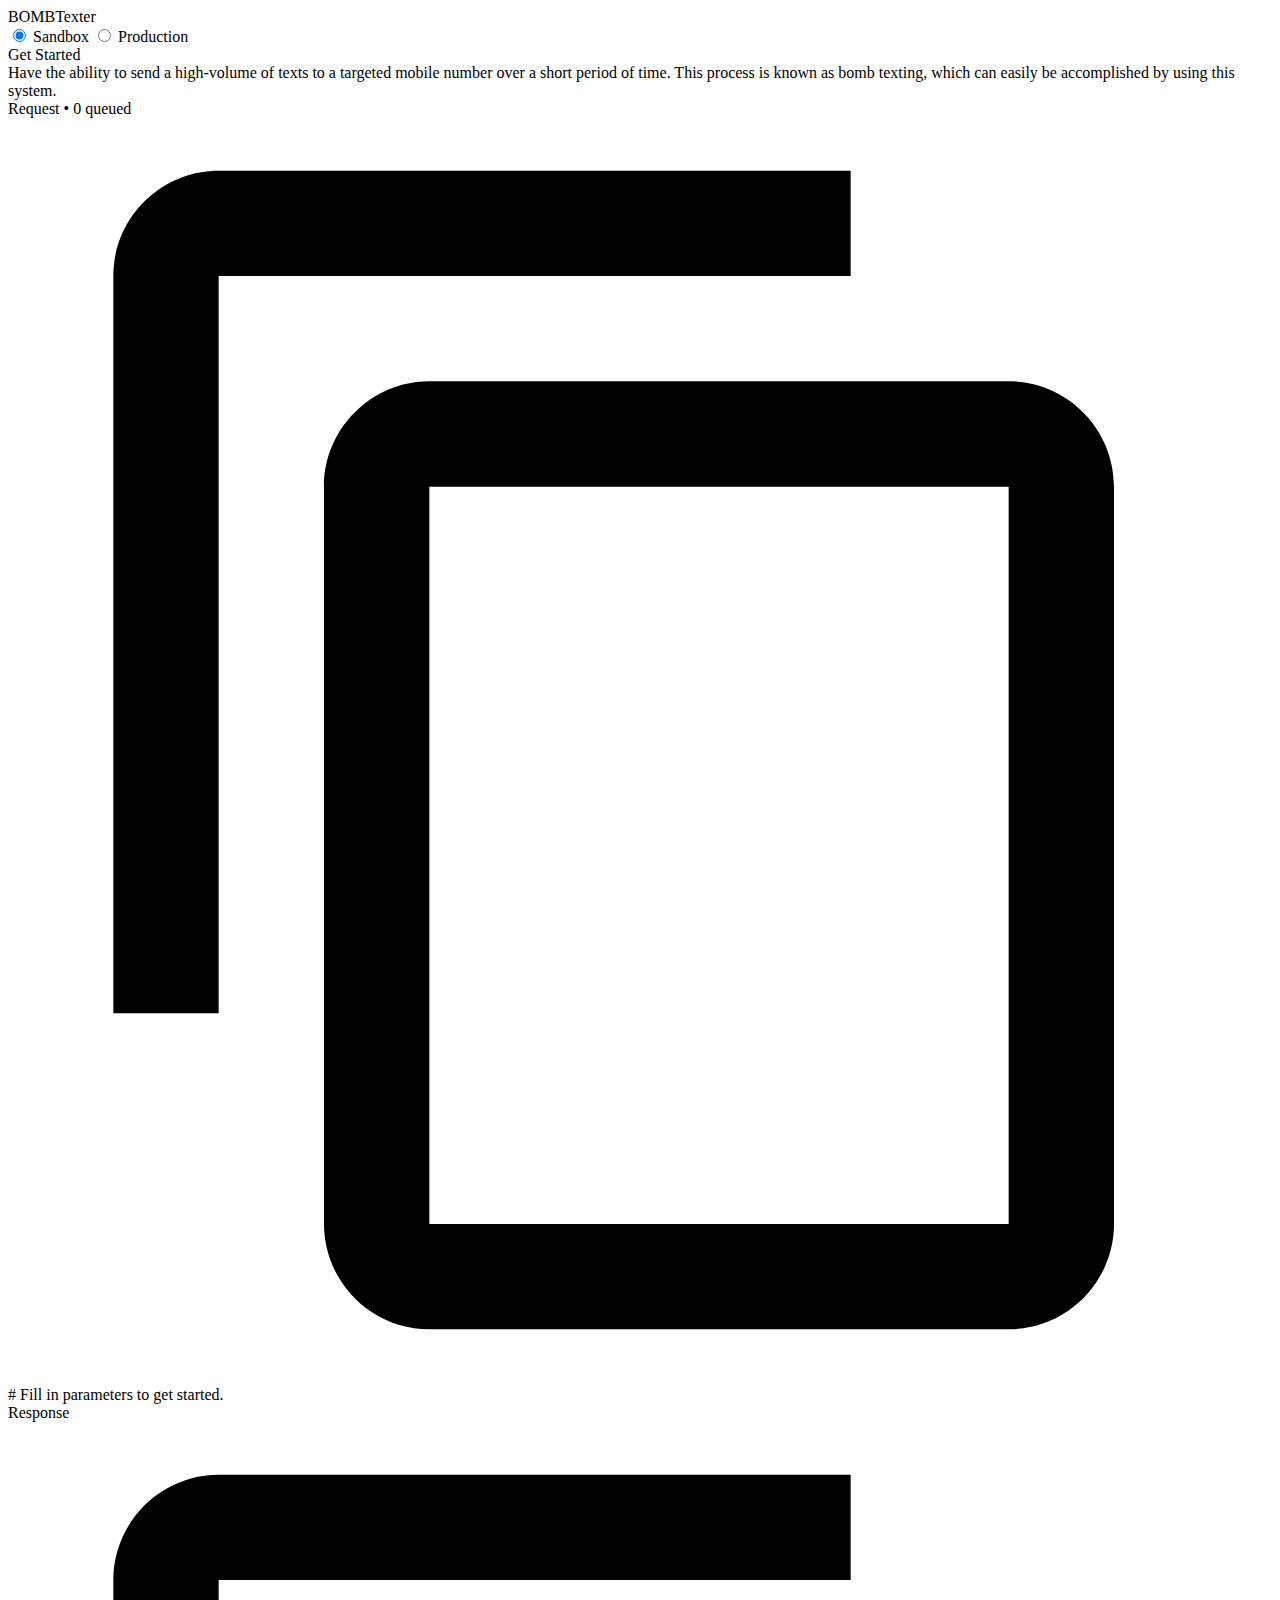
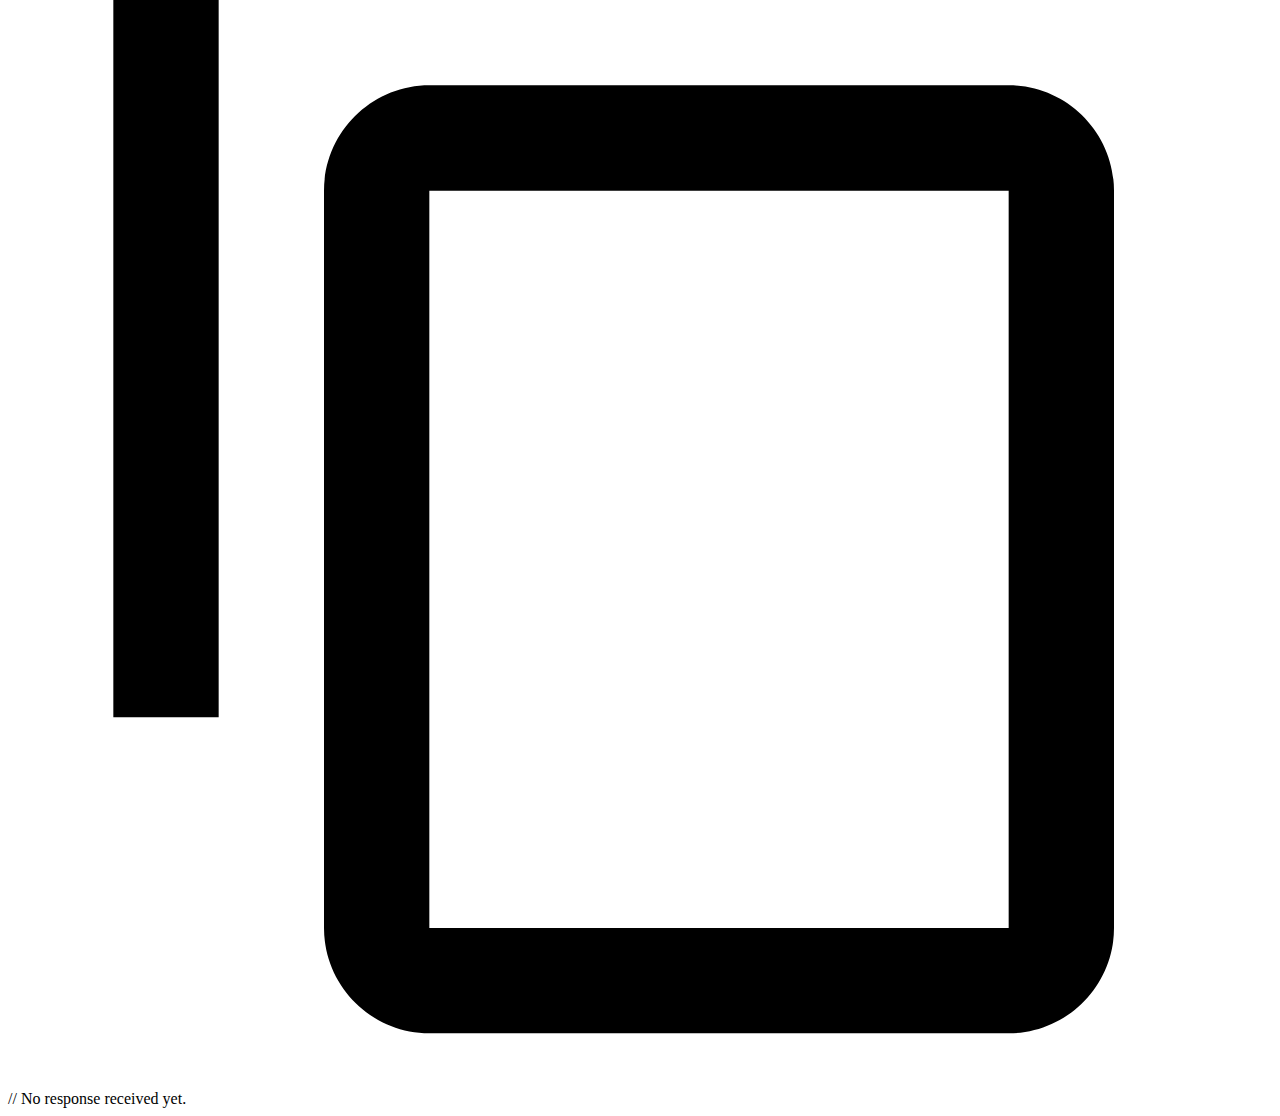
==== index.html @ 84e763ea "UI Build - cannot run functions through it" ====
<!DOCTYPE html>
<html lang="en">
<head>
	<meta charset="UTF-8">
	<meta name="viewport" content="width=device-width, initial-scale=1.0">
	<link rel="icon" href="./assets/favicon.svg" type="image/x-icon">
	<link rel="stylesheet" href="./assets/index.css">
	<script src="./assets/index.js"></script>
	<title>Control Panel | BOMBTexter</title>
</head>
<body>
	<header>
		<div id="company">BOMB<span style="color: var(--defaultText);">Texter</span></div>
		<div class="toggleContainer">
			<input type="radio" name="production" value="0" id="Sandbox" checked>
			<label class="toggleOption checkedPink" tabindex="0" onkeypress="clickThis(this, event)" for="Sandbox">Sandbox</label>
			<input type="radio" name="production" value="1" id="Production">
			<label class="toggleOption checkedTeal" tabindex="0" onkeypress="clickThis(this, event)" for="Production">Production</label>
		</div>
	</header>
	<main>
		<div class="prefers">
			<!-- options -->
			<div class="title">Get Started</div>
			<div class="subtitle">Have the ability to send a high-volume of texts to a targeted mobile number over a short period of time. This process is known as bomb texting, which can easily be accomplished by using this system.</div>
		</div>
		<div class="feedback">
			<div class="window primary">
				<div class="header">
					<span class="subtitle">Request</span>
					<span id="queued" class="hidden">•&nbsp;<span id="queuedCount">0</span> queued</span>
					<a href="Javascript:void(0);" class="icon">
						<svg xmlns="http://www.w3.org/2000/svg" viewBox="0 0 24 24" fill="var(--defaultText)"><path d="M0 0h24v24H0V0z" fill="none"/><path d="M16 1H4c-1.1 0-2 .9-2 2v14h2V3h12V1zm3 4H8c-1.1 0-2 .9-2 2v14c0 1.1.9 2 2 2h11c1.1 0 2-.9 2-2V7c0-1.1-.9-2-2-2zm0 16H8V7h11v14z"/></svg>
					</a>
				</div>
				<div class="body"># Fill in parameters to get started.</div>
			</div>
			<div class="window">
				<div class="header">
					<span class="subtitle">Response</span>
					<a href="Javascript:void(0);" class="icon">
						<svg xmlns="http://www.w3.org/2000/svg" viewBox="0 0 24 24" fill="var(--defaultText)"><path d="M0 0h24v24H0V0z" fill="none"/><path d="M16 1H4c-1.1 0-2 .9-2 2v14h2V3h12V1zm3 4H8c-1.1 0-2 .9-2 2v14c0 1.1.9 2 2 2h11c1.1 0 2-.9 2-2V7c0-1.1-.9-2-2-2zm0 16H8V7h11v14z"/></svg>
					</a>
				</div>
				<div id="response" class="body">// No response received yet.</div>
			</div>
		</div>
	</main>
</body>
</html>
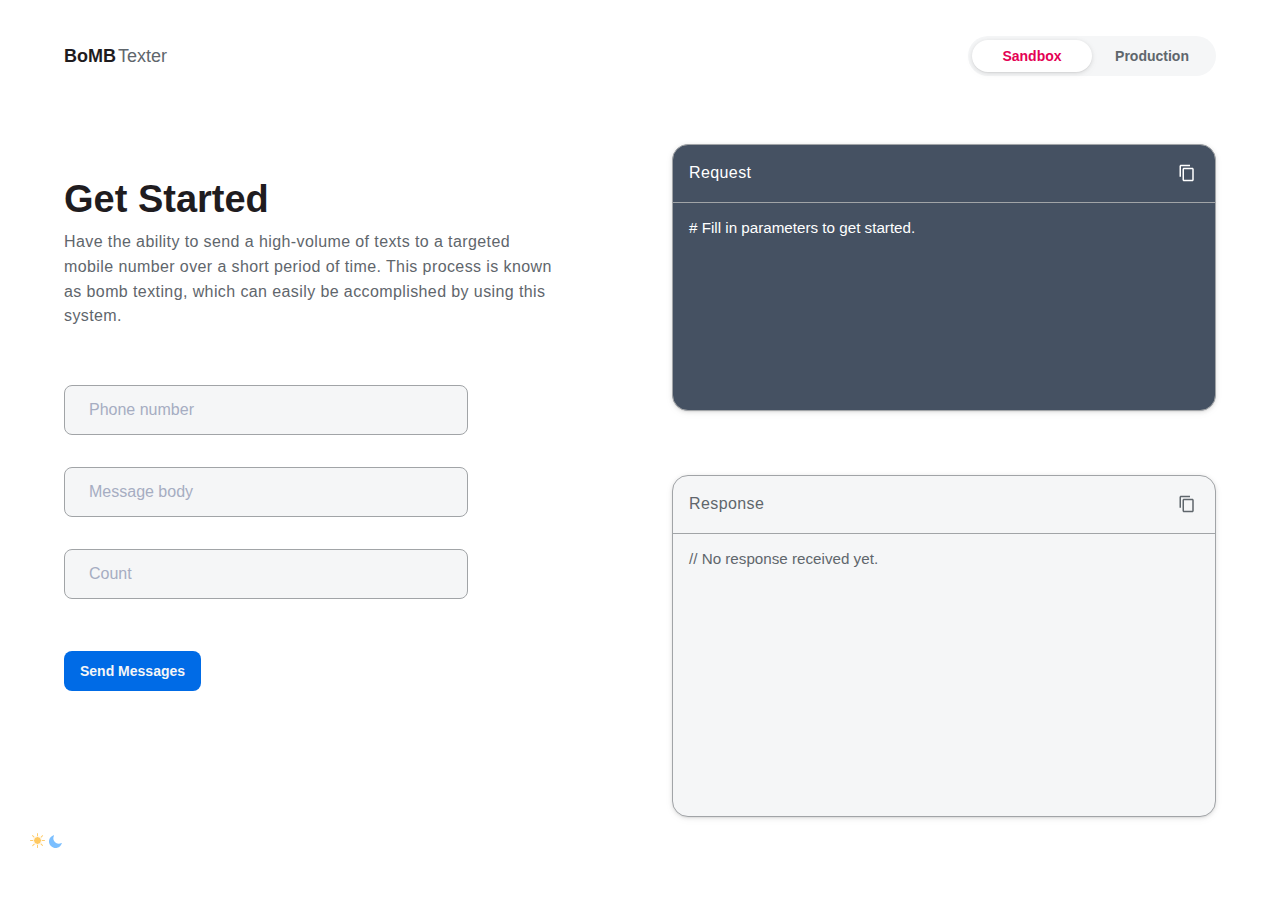
==== commit aaad3f64: "Building out UI for edge cases" ====
--- a/index.html
+++ b/index.html
@@ -1,50 +1,73 @@
-<!DOCTYPE html>
-<html lang="en">
-<head>
-	<meta charset="UTF-8">
-	<meta name="viewport" content="width=device-width, initial-scale=1.0">
-	<link rel="icon" href="./assets/favicon.svg" type="image/x-icon">
-	<link rel="stylesheet" href="./assets/index.css">
-	<script src="./assets/index.js"></script>
-	<title>Control Panel | BOMBTexter</title>
-</head>
-<body>
-	<header>
-		<div id="company">BOMB<span style="color: var(--defaultText);">Texter</span></div>
-		<div class="toggleContainer">
-			<input type="radio" name="production" value="0" id="Sandbox" checked>
-			<label class="toggleOption checkedPink" tabindex="0" onkeypress="clickThis(this, event)" for="Sandbox">Sandbox</label>
-			<input type="radio" name="production" value="1" id="Production">
-			<label class="toggleOption checkedTeal" tabindex="0" onkeypress="clickThis(this, event)" for="Production">Production</label>
-		</div>
-	</header>
-	<main>
-		<div class="prefers">
-			<!-- options -->
-			<div class="title">Get Started</div>
-			<div class="subtitle">Have the ability to send a high-volume of texts to a targeted mobile number over a short period of time. This process is known as bomb texting, which can easily be accomplished by using this system.</div>
-		</div>
-		<div class="feedback">
-			<div class="window primary">
-				<div class="header">
-					<span class="subtitle">Request</span>
-					<span id="queued" class="hidden">•&nbsp;<span id="queuedCount">0</span> queued</span>
-					<a href="Javascript:void(0);" class="icon">
-						<svg xmlns="http://www.w3.org/2000/svg" viewBox="0 0 24 24" fill="var(--defaultText)"><path d="M0 0h24v24H0V0z" fill="none"/><path d="M16 1H4c-1.1 0-2 .9-2 2v14h2V3h12V1zm3 4H8c-1.1 0-2 .9-2 2v14c0 1.1.9 2 2 2h11c1.1 0 2-.9 2-2V7c0-1.1-.9-2-2-2zm0 16H8V7h11v14z"/></svg>
-					</a>
-				</div>
-				<div class="body"># Fill in parameters to get started.</div>
-			</div>
-			<div class="window">
-				<div class="header">
-					<span class="subtitle">Response</span>
-					<a href="Javascript:void(0);" class="icon">
-						<svg xmlns="http://www.w3.org/2000/svg" viewBox="0 0 24 24" fill="var(--defaultText)"><path d="M0 0h24v24H0V0z" fill="none"/><path d="M16 1H4c-1.1 0-2 .9-2 2v14h2V3h12V1zm3 4H8c-1.1 0-2 .9-2 2v14c0 1.1.9 2 2 2h11c1.1 0 2-.9 2-2V7c0-1.1-.9-2-2-2zm0 16H8V7h11v14z"/></svg>
-					</a>
-				</div>
-				<div id="response" class="body">// No response received yet.</div>
-			</div>
-		</div>
-	</main>
-</body>
-</html>
+<!DOCTYPE html>
+<html lang="en">
+<head>
+	<meta charset="UTF-8">
+	<meta name="viewport" content="width=device-width, initial-scale=1.0">
+	<link rel="icon" href="./assets/favicon.svg" type="image/x-icon">
+	<link rel="stylesheet" href="./assets/index.css">
+	<script src="./assets/index.js" defer></script>
+	<title>Control Panel | BoMBTexter</title>
+</head>
+<body>
+	<header>
+		<div id="company">BoMB<span>Texter</span></div>
+		<div class="toggleContainer">
+			<input type="radio" name="production" value="0" id="Sandbox" checked>
+			<label class="toggleOption checkedPink" tabindex="0" onkeypress="clickThis(this, event)" for="Sandbox">Sandbox</label>
+			<input type="radio" name="production" value="1" id="Production">
+			<label class="toggleOption checkedTeal" tabindex="0" onkeypress="clickThis(this, event)" for="Production">Production</label>
+		</div>
+	</header>
+	<div id="status">
+		<!-- <div class="statCard">Updated successfully</div>
+		<div class="statCard error">An error occured</div> -->
+	</div>
+	<main>
+		<div class="prefers">
+			<!-- options -->
+			<div class="title">Get Started</div>
+			<div class="subtitle">Have the ability to send a high-volume of texts to a targeted mobile number over a short period of time. This process is known as bomb texting, which can easily be accomplished by using this system.</div>
+			<div class="inputContainer">
+				<input type="text" class="default" id="to" placeholder="Phone number" /*placeholder="Email"*/>
+				<input type="text" class="default" id="body" placeholder="Message body" /*placeholder="String"*/>
+				<input type="text" class="default" id="count" placeholder="Count" /*placeholder="Integer"*/ pattern="\d*">
+			</div>
+			<input type="button" value="Send Messages" onclick="spoolRequest();"><!-- sendMsg('+17327791147@vzwpix.com', 'Happy Birthday !!', 2, 0) -->
+		</div>
+		<div class="feedback">
+			<div class="window primary">
+				<div class="header">
+					<span class="subtitle">Request</span>
+					<span id="queued" class="hidden">•&nbsp;<span id="queuedCount">0</span> queued</span>
+					<a href="Javascript:void(0);" class="icon">
+						<svg xmlns="http://www.w3.org/2000/svg" viewBox="0 0 24 24" fill="#fff"><path d="M0 0h24v24H0V0z" fill="none"/><path d="M16 1H4c-1.1 0-2 .9-2 2v14h2V3h12V1zm3 4H8c-1.1 0-2 .9-2 2v14c0 1.1.9 2 2 2h11c1.1 0 2-.9 2-2V7c0-1.1-.9-2-2-2zm0 16H8V7h11v14z"/></svg>
+					</a>
+				</div>
+				<div id="request" class="body"># Fill in parameters to get started.</div>
+			</div>
+			<div class="window">
+				<div class="header">
+					<span class="subtitle">Response</span>
+					<a href="Javascript:void(0);" class="icon">
+						<svg xmlns="http://www.w3.org/2000/svg" viewBox="0 0 24 24" fill="var(--defaultText)"><path d="M0 0h24v24H0V0z" fill="none"/><path d="M16 1H4c-1.1 0-2 .9-2 2v14h2V3h12V1zm3 4H8c-1.1 0-2 .9-2 2v14c0 1.1.9 2 2 2h11c1.1 0 2-.9 2-2V7c0-1.1-.9-2-2-2zm0 16H8V7h11v14z"/></svg>
+					</a>
+				</div>
+				<div id="response" class="body">// No response received yet.</div>
+			</div>
+		</div>
+	</main>
+	<button id="themeToggle" onclick="toggleTheme()">
+			<!-- finish -->
+			<svg width="15" height="15" viewBox="0 0 15 15" fill="none" xmlns="http://www.w3.org/2000/svg" class="theme-switcher__indicator__sun">
+				<rect x="15" y="7" width="1" height="15" rx=".5" transform="rotate(90 15 7)" fill="#FECE70"/>
+				<rect x="8" y="15" width="1" height="15" rx=".5" transform="rotate(-180 8 15)" fill="#FECE70"/>
+				<rect x="12.607" y="2" width="1" height="15" rx=".5" transform="rotate(45 12.607 2)" fill="#FECE70"/>
+				<path d="M12.804 12.097a.5.5 0 1 1-.707.707l-9.9-9.9a.5.5 0 1 1 .707-.707l9.9 9.9z" fill="#FECE70"/>
+				<circle cx="7.5" cy="7.5" r="4" fill="#FFC961" stroke="#fff"/>
+			</svg>
+			<svg width="13" height="13" viewBox="0 0 13 13" fill="none" xmlns="http://www.w3.org/2000/svg" class="theme-switcher__indicator__moon">
+				<path d="M9.745 8.67A5.414 5.414 0 0 1 5.006.636c.132-.238-.065-.54-.326-.463a6.549 6.549 0 1 0 8.146 8.148c.078-.26-.224-.457-.462-.326a5.39 5.39 0 0 1-2.619.675z" fill="#7BBFFF"/>
+			</svg>
+	</button>
+</body>
+</html>--- a/assets/index.css
+++ b/assets/index.css
@@ -0,0 +1,281 @@
+::-webkit-scrollbar {
+	width: 12px;
+}
+::-webkit-scrollbar-track {
+	background: #e5e5e5; 
+}
+::-webkit-scrollbar-thumb {
+	background: #999; 
+}
+::-webkit-scrollbar-thumb:hover {
+	background: #666; 
+}
+:root{
+	--background: #fff;
+	--secondaryBackground: #F5F6F7;
+	--lightBackground: #455162;
+	--accent: #006be6;
+	--accentHover: #005fcd;
+	--mainText: #1f1c1f;
+	--defaultText: #5f666c;
+	--disabledText: #a6adc2;
+	--borderColor: #a1a4a7;
+	--pink: #E40154;
+	--teal: #178387;
+	--toggleText: var(--defaultText);
+
+	transition: all ease-in-out .2s;
+}
+:root.dark{
+	--background: #344151;
+	--secondaryBackground: #273240;
+	--lightBackground: #455162;
+	--accent: #8FC9FF;
+	--accentHover: #76bdff;
+	--mainText: #fff;
+	--defaultText: #CBDCF1;
+	--disabledText: #a6adc2;
+	--borderColor: #5C6B7D;
+	--pink: #FF85B4;
+	--teal: #61FAFF;
+	--toggleText: var(--disabledText);
+}
+html{
+	-webkit-font-smoothing: antialiased;
+	font-family: Helvetica, sans-serif;
+	background: var(--background);
+	color: var(--text-color);
+}
+body{
+	position: relative;
+	max-width: 1200px;
+	margin: 0 auto;
+	padding: 0 4rem;
+}
+header{
+	padding: 2.25rem 0;
+	display: flex;
+	justify-content: space-between;
+	align-items: center;
+}
+header #company{
+	font-size: 18px;
+	font-weight: 700;
+	color: var(--mainText);
+}
+header #company span{
+	padding-left: 2px;
+	font-weight: 500;
+	color: var(--defaultText);
+}
+/* status popup cards */
+#status{
+	position: absolute;
+	top: 100px;
+	right: 4rem;
+	overflow: visible;
+}
+#status .statCard{
+	width: 225px;
+	margin-bottom: 14px;
+	padding: 14px 16px;
+	border-radius: 8px;
+	color: var(--mainText);
+	background: var(--secondaryBackground);
+	box-shadow: 0 2px 10px rgb(0 0 0 / 4%), 0 1px 4px rgb(0 0 0 / 10%), 0 1px 1px rgb(0 0 0 / 4%);
+}
+
+/* toggle design */
+.toggleContainer{
+	font-size: 14px;
+	line-height: 24px;
+	border-radius: 32px;
+	display: inline-flex;
+	padding: 4px;
+	position: relative;
+	max-width: 240px;
+	background-color: var(--secondaryBackground);
+}
+.toggleContainer input[type=radio]{
+	display: none;
+	visibility: hidden;
+}
+.toggleContainer input[type=radio] + label.toggleOption{
+	box-sizing: border-box;
+	cursor: pointer;
+	line-height: 24px;
+	display: inline-block;
+	border-radius: 8px;
+	text-decoration: none;
+	appearance: none;
+	border: none;
+	padding: 4px 16px;
+	position: relative;
+	text-align: center;
+	transition: all .2s ease;
+	width: 120px;
+	z-index: 1;
+	font-weight: 700;
+	min-width: 0;
+	background-color: transparent;
+	color: var(--toggleText);
+}
+.toggleContainer input[type=radio]:checked + label.toggleOption{
+	border-radius: 24px;
+	background: var(--background);
+	box-shadow: 0 2px 10px rgb(0 0 0 / 4%), 0 1px 4px rgb(0 0 0 / 10%), 0 1px 1px rgb(0 0 0 / 4%);
+}
+.toggleContainer input[type=radio]:checked + label.toggleOption.checkedPink{
+	color: var(--pink);
+}
+.toggleContainer input[type=radio]:checked + label.toggleOption.checkedTeal{
+	color: var(--teal);
+}
+
+main{
+	max-width: 1200px;
+	margin: 0 auto;
+	display: flex;
+	justify-content: space-between;
+}
+main > div{
+	width: 50%;
+	box-sizing: border-box;
+	padding: 2rem 2rem 0;
+}
+main > div:nth-child(1){
+	padding-left: 0px;
+}
+main > div:nth-child(2){
+	padding-right: 0px;
+}
+.title{
+	transition: color .2s ease;
+	font-weight: 700;
+	letter-spacing: 0;
+	display: flex;
+	flex-flow: row nowrap;
+	font-size: 38px;
+	line-height: 46px;
+	margin: -8px 0 16px;
+	margin-top: 32px;
+	margin-bottom: 0;
+	color: var(--mainText);
+}
+.subtitle{
+	max-width: 500px;
+	margin: 8px 0 20px;
+	letter-spacing: .4px;
+	line-height: 1.55rem;
+	color: var(--defaultText);
+}
+.inputContainer{
+	padding: 1.25rem 0;
+}
+input[type=text].default{
+	appearance: none;
+	display: block;
+	width: 65%;
+	max-width: 405px;
+	margin: 1rem 0 2rem;
+	padding: 15px 24px;
+	font-size: 16px;
+	color: var(--mainText);
+	background: var(--background);
+	background: var(--secondaryBackground);
+	border: 1px solid var(--borderColor);
+	border-radius: 8px;
+}
+input[type=text].default.error{
+	box-shadow: 0 0 0 2px var(--pink);
+}
+input[type=text].default:active, input[type=text].default:focus{
+	box-shadow: 0 0 0 2px var(--accent);
+    border: 1px solid transparent;
+	outline: none;
+}
+input[type=text].default::placeholder{
+	color: var(--disabledText);
+}
+
+input[type=button]{
+	-webkit-font-smoothing: antialiased;
+	box-sizing: border-box;
+	appearance: none;
+	text-decoration: none;
+	height: 40px;
+	transition: background-color .1s ease,border-color .1s ease,color .1s ease;
+	line-height: 24px;
+	font-family: Helvetica,sans-serif;
+	font-weight: 700;
+	align-items: center;
+	justify-content: center;
+	border: none;
+	border-radius: 8px;
+	padding: 8px 16px;
+	user-select: none;
+	font-size: 14px;
+	display: inline-block;
+	min-width: 64px;
+	border-color: var(--accent);
+	cursor: pointer;
+	color: var(--secondaryBackground);
+	background-color: var(--accent);
+}
+input[type=button]:hover{
+    background-color: var(--accentHover);
+}
+.icon{
+	float: right;
+	height: 18px;
+	width: 18px;
+	padding: 3px;
+	cursor: pointer;
+}
+.window{
+	margin-bottom: 4rem;
+	border-radius: 16px;
+	border: 1px solid var(--borderColor);
+	color: var(--defaultText);
+	background: var(--secondaryBackground);
+	box-shadow: 0 2px 10px rgb(0 0 0 / 4%), 0 1px 4px rgb(0 0 0 / 10%), 0 1px 1px rgb(0 0 0 / 4%);
+}
+.window:last-child{
+	margin-bottom: .5rem;
+}
+.window.primary{
+	color: #fff;
+	background: var(--lightBackground);
+}
+.window.primary .subtitle{
+	color: var(--windowText);
+}
+.window .header{
+	padding: 16px;
+	border-bottom: 1px solid var(--borderColor);
+}
+.window .body{
+	height: 250px;
+	padding: 16px;
+	font-family: -apple-system, BlinkMacSystemFont, 'Segoe UI', Roboto, Oxygen, Ubuntu, Cantarell, 'Open Sans', 'Helvetica Neue', sans-serif;
+	font-size: .95rem;
+	overflow: auto;
+}
+.window.primary .body{
+	height: 175px;
+}
+#queued{
+	transition: all .2s ease;
+}
+.hidden{
+	opacity: 0;
+}
+#themeToggle{
+	appearance: none;
+	position: fixed;
+    left: 24px;
+	bottom: 48px;
+	background: transparent;
+	border: none;
+	cursor: pointer;
+}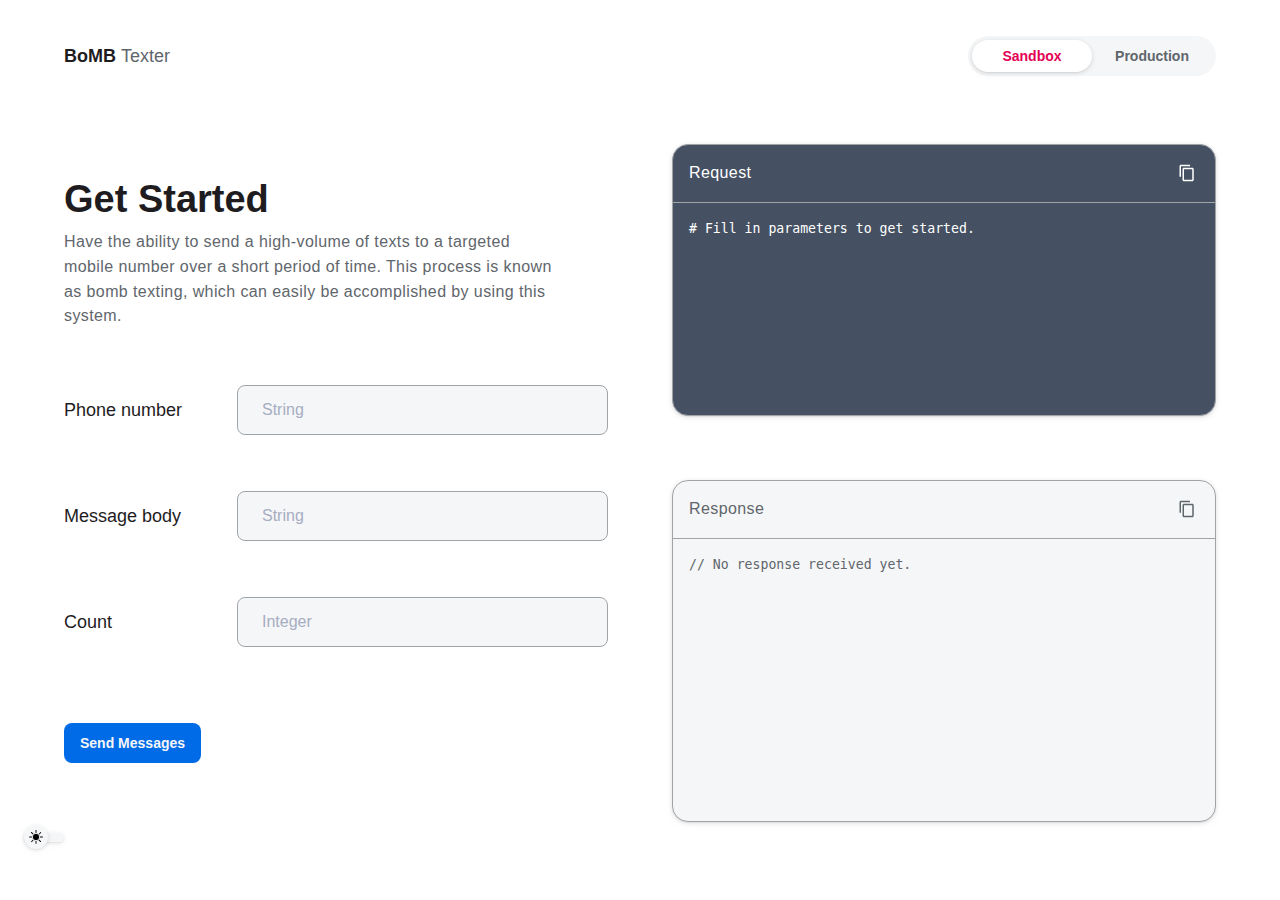
==== commit eced596e: "Added functionality" ====
--- a/index.html
+++ b/index.html
@@ -10,7 +10,7 @@
 </head>
 <body>
 	<header>
-		<div id="company">BoMB<span>Texter</span></div>
+		<div id="company">BoMB&nbsp;<span>Texter</span></div>
 		<div class="toggleContainer">
 			<input type="radio" name="production" value="0" id="Sandbox" checked>
 			<label class="toggleOption checkedPink" tabindex="0" onkeypress="clickThis(this, event)" for="Sandbox">Sandbox</label>
@@ -24,26 +24,43 @@
 	</div>
 	<main>
 		<div class="prefers">
-			<!-- options -->
 			<div class="title">Get Started</div>
 			<div class="subtitle">Have the ability to send a high-volume of texts to a targeted mobile number over a short period of time. This process is known as bomb texting, which can easily be accomplished by using this system.</div>
-			<div class="inputContainer">
-				<input type="text" class="default" id="to" placeholder="Phone number" /*placeholder="Email"*/>
-				<input type="text" class="default" id="body" placeholder="Message body" /*placeholder="String"*/>
-				<input type="text" class="default" id="count" placeholder="Count" /*placeholder="Integer"*/ pattern="\d*">
+			<div class="inputsWrapper">
+				<div class="inputContainer">
+					<label for="to">Phone number</label>
+					<input type="text" class="default" id="to" placeholder="String" title="The phone's email address" onkeyup="fillRequest()">
+				</div>
+				<div class="inputContainer">
+					<label for="body">Message body</label>
+					<input type="text" class="default" id="body" placeholder="String" title="Message you would like to send" onkeyup="fillRequest()" pattern=".{0,140}">
+				</div>
+				<div class="inputContainer">
+					<label for="count">Count</label>
+					<input type="text" class="default" id="count" placeholder="Integer" title="Amount of times to send message" onkeyup="fillRequest()" pattern="0*[0-1]?[0-9]">
+				</div>
 			</div>
-			<input type="button" value="Send Messages" onclick="spoolRequest();"><!-- sendMsg('+17327791147@vzwpix.com', 'Happy Birthday !!', 2, 0) -->
+			<input type="button" value="Send Messages" onclick="spoolRequest();">
 		</div>
 		<div class="feedback">
 			<div class="window primary">
 				<div class="header">
 					<span class="subtitle">Request</span>
 					<span id="queued" class="hidden">•&nbsp;<span id="queuedCount">0</span> queued</span>
-					<a href="Javascript:void(0);" class="icon">
+					<a href="Javascript:void(0);" class="icon" onclick="copyContents('request')">
 						<svg xmlns="http://www.w3.org/2000/svg" viewBox="0 0 24 24" fill="#fff"><path d="M0 0h24v24H0V0z" fill="none"/><path d="M16 1H4c-1.1 0-2 .9-2 2v14h2V3h12V1zm3 4H8c-1.1 0-2 .9-2 2v14c0 1.1.9 2 2 2h11c1.1 0 2-.9 2-2V7c0-1.1-.9-2-2-2zm0 16H8V7h11v14z"/></svg>
 					</a>
 				</div>
-				<div id="request" class="body"># Fill in parameters to get started.</div>
+				<div class="body">
+					<div id="defaultRequest"># Fill in parameters to get started.</div>
+					<div id="request" class="hidden">curl <span id="urlAddress"></span> \<br>
+						&nbsp;&nbsp;-X POST \<br>
+						&nbsp;&nbsp;-H <span class="teal">'Content-Type: application/json'</span> \<br>
+						&nbsp;&nbsp;-d <span class="teal">'{
+						<div id="popuRequest"></div>
+						&nbsp;&nbsp;}'</span>
+					</div>
+				</div>
 			</div>
 			<div class="window">
 				<div class="header">
@@ -57,17 +74,20 @@
 		</div>
 	</main>
 	<button id="themeToggle" onclick="toggleTheme()">
-			<!-- finish -->
-			<svg width="15" height="15" viewBox="0 0 15 15" fill="none" xmlns="http://www.w3.org/2000/svg" class="theme-switcher__indicator__sun">
-				<rect x="15" y="7" width="1" height="15" rx=".5" transform="rotate(90 15 7)" fill="#FECE70"/>
-				<rect x="8" y="15" width="1" height="15" rx=".5" transform="rotate(-180 8 15)" fill="#FECE70"/>
-				<rect x="12.607" y="2" width="1" height="15" rx=".5" transform="rotate(45 12.607 2)" fill="#FECE70"/>
-				<path d="M12.804 12.097a.5.5 0 1 1-.707.707l-9.9-9.9a.5.5 0 1 1 .707-.707l9.9 9.9z" fill="#FECE70"/>
-				<circle cx="7.5" cy="7.5" r="4" fill="#FFC961" stroke="#fff"/>
-			</svg>
-			<svg width="13" height="13" viewBox="0 0 13 13" fill="none" xmlns="http://www.w3.org/2000/svg" class="theme-switcher__indicator__moon">
-				<path d="M9.745 8.67A5.414 5.414 0 0 1 5.006.636c.132-.238-.065-.54-.326-.463a6.549 6.549 0 1 0 8.146 8.148c.078-.26-.224-.457-.462-.326a5.39 5.39 0 0 1-2.619.675z" fill="#7BBFFF"/>
-			</svg>
+		<div id="slider">
+			<div id="knob">
+				<svg width="14" height="14" viewBox="0 0 15 15" fill="none" xmlns="http://www.w3.org/2000/svg" class="sun">
+					<rect x="15" y="7" width="1" height="15" rx=".5" transform="rotate(90 15 7)" fill="#000"/>
+					<rect x="8" y="15" width="1" height="15" rx=".5" transform="rotate(-180 8 15)" fill="#000"/>
+					<rect x="12.607" y="2" width="1" height="15" rx=".5" transform="rotate(45 12.607 2)" fill="#000"/>
+					<path d="M12.804 12.097a.5.5 0 1 1-.707.707l-9.9-9.9a.5.5 0 1 1 .707-.707l9.9 9.9z" fill="#000"/>
+					<circle cx="7.5" cy="7.5" r="4" fill="#000" stroke="#fff"/>
+				</svg>
+				<svg width="14" height="14" viewBox="0 0 13 13" fill="none" xmlns="http://www.w3.org/2000/svg" class="moon">
+					<path d="M9.745 8.67A5.414 5.414 0 0 1 5.006.636c.132-.238-.065-.54-.326-.463a6.549 6.549 0 1 0 8.146 8.148c.078-.26-.224-.457-.462-.326a5.39 5.39 0 0 1-2.619.675z" fill="#7BBFFF"/>
+				</svg>
+			</div>
+		</div>
 	</button>
 </body>
 </html>--- a/assets/index.css
+++ b/assets/index.css
@@ -21,8 +21,10 @@
 	--disabledText: #a6adc2;
 	--borderColor: #a1a4a7;
 	--pink: #E40154;
-	--teal: #178387;
+	--teal: #61FAFF;
+	--toggleTextTeal: #178387;
 	--toggleText: var(--defaultText);
+	--themeIcon: var(--secondaryBackground);
 
 	transition: all ease-in-out .2s;
 }
@@ -37,8 +39,9 @@
 	--disabledText: #a6adc2;
 	--borderColor: #5C6B7D;
 	--pink: #FF85B4;
-	--teal: #61FAFF;
+	--toggleTextTeal: var(--toggleTextTeal);
 	--toggleText: var(--disabledText);
+	--themeIcon: var(--lightBackground);
 }
 html{
 	-webkit-font-smoothing: antialiased;
@@ -64,7 +67,6 @@
 	color: var(--mainText);
 }
 header #company span{
-	padding-left: 2px;
 	font-weight: 500;
 	color: var(--defaultText);
 }
@@ -129,7 +131,7 @@
 	color: var(--pink);
 }
 .toggleContainer input[type=radio]:checked + label.toggleOption.checkedTeal{
-	color: var(--teal);
+	color: var(--toggleTextTeal);
 }
 
 main{
@@ -169,35 +171,43 @@
 	line-height: 1.55rem;
 	color: var(--defaultText);
 }
+/* text inputs */
+.inputsWrapper{
+	padding: 1.25rem 0;
+}
 .inputContainer{
-	padding: 1.25rem 0;
+	position: relative;
+	display: flex;
+	flex-direction: row;
+	justify-content: space-between;
+	align-items: center;
+	width: 100%;
+	margin: 1rem 0 3.5rem;
+}
+.inputContainer label{
+	width: 125px;
+	font-size: 18px;
+	color: var(--mainText);
+	border-radius: 8px;
 }
 input[type=text].default{
 	appearance: none;
 	display: block;
-	width: 65%;
-	max-width: 405px;
-	margin: 1rem 0 2rem;
+	flex-grow: 3;
+	margin-left: 3rem;
 	padding: 15px 24px;
 	font-size: 16px;
 	color: var(--mainText);
-	background: var(--background);
 	background: var(--secondaryBackground);
 	border: 1px solid var(--borderColor);
 	border-radius: 8px;
 }
-input[type=text].default.error{
-	box-shadow: 0 0 0 2px var(--pink);
-}
-input[type=text].default:active, input[type=text].default:focus{
-	box-shadow: 0 0 0 2px var(--accent);
-    border: 1px solid transparent;
-	outline: none;
+input[type=text].default.error, input[type=text].default:invalid{
+	box-shadow: 0 0 0 2px var(--pink) !important;
 }
 input[type=text].default::placeholder{
 	color: var(--disabledText);
 }
-
 input[type=button]{
 	-webkit-font-smoothing: antialiased;
 	box-sizing: border-box;
@@ -230,6 +240,7 @@
 	height: 18px;
 	width: 18px;
 	padding: 3px;
+	border-radius: 5px;
 	cursor: pointer;
 }
 .window{
@@ -257,17 +268,23 @@
 .window .body{
 	height: 250px;
 	padding: 16px;
-	font-family: -apple-system, BlinkMacSystemFont, 'Segoe UI', Roboto, Oxygen, Ubuntu, Cantarell, 'Open Sans', 'Helvetica Neue', sans-serif;
-	font-size: .95rem;
+	font-family: monospace;
+	font-size: .825rem;
+    line-height: 1.25rem;
 	overflow: auto;
 }
 .window.primary .body{
-	height: 175px;
+	height: 180px;
+	word-wrap: break-word;
+}
+.window .teal{
+	color: var(--teal);
 }
 #queued{
 	transition: all .2s ease;
 }
 .hidden{
+	height: 0px;
 	opacity: 0;
 }
 #themeToggle{
@@ -275,7 +292,55 @@
 	position: fixed;
     left: 24px;
 	bottom: 48px;
+	padding: 10px 0;
 	background: transparent;
 	border: none;
 	cursor: pointer;
+}
+#themeToggle #slider{
+	position: relative;
+	width: 40px;
+	height: 9px;
+	border-radius: 8px;
+	/* background: var(--secondaryBackground); */
+	background: var(--themeIcon);
+	box-shadow: 0 2px 10px rgb(0 0 0 / 4%), 0 1px 4px rgb(0 0 0 / 10%), 0 1px 1px rgb(0 0 0 / 4%);
+}
+#themeToggle #slider #knob{
+	position: absolute;
+	top: -8px;
+	left: 0px;
+	height: 24px;
+	width: 24px;
+	background: var(--themeIcon);
+	border-radius: 50%;
+	transition: all ease-in-out .2s;
+	box-shadow: 0 2px 10px rgb(0 0 0 / 4%), 0 1px 4px rgb(0 0 0 / 10%), 0 1px 1px rgb(0 0 0 / 4%);
+}
+#themeToggle #slider.dark #knob{
+	left: 16px;
+}
+#themeToggle #slider #knob .sun, #themeToggle #slider #knob .moon{
+	position: absolute;
+	top: 5px;
+	left: 5px;
+	transition: all ease-in-out .2s;
+}
+#themeToggle #slider #knob .sun{
+	opacity: 1;
+}
+#themeToggle #slider #knob .moon{
+	opacity: 0;
+}
+#themeToggle #slider.dark #knob .sun{
+	opacity: 0;
+}
+#themeToggle #slider.dark #knob .moon{
+	opacity: 1;
+}
+/* :focus & :active */
+input:active, input:focus, .toggleOption:focus, .toggleOption:focus, button:focus, button:active, a:focus, a:active{
+	box-shadow: 0 0 0 2px var(--accent) !important;
+	border: 1px solid transparent;
+	outline: none;
 }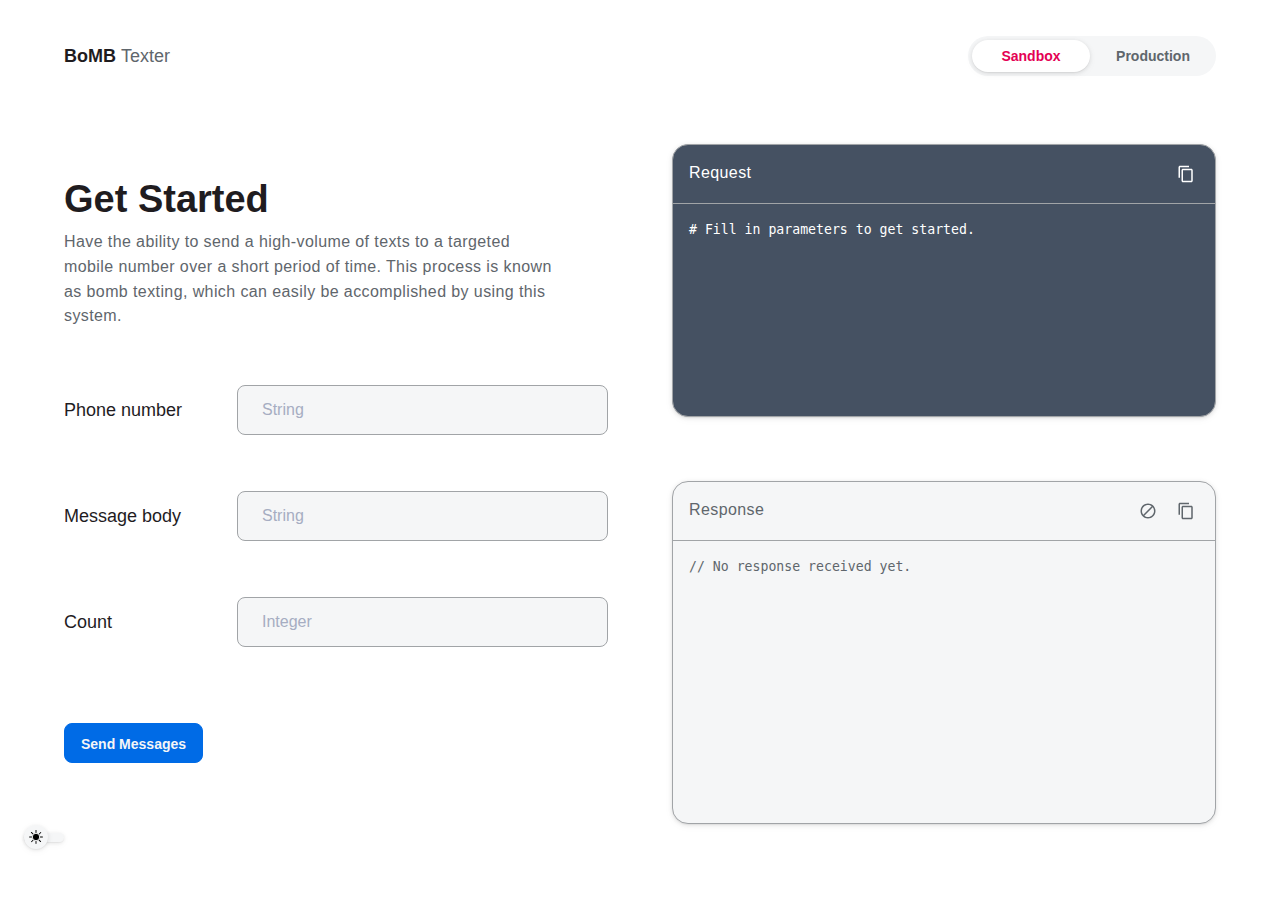
==== commit 09728694: "Mostly working, just need to spool msgs properly" ====
--- a/index.html
+++ b/index.html
@@ -18,10 +18,12 @@
 			<label class="toggleOption checkedTeal" tabindex="0" onkeypress="clickThis(this, event)" for="Production">Production</label>
 		</div>
 	</header>
+
 	<div id="status">
 		<!-- <div class="statCard">Updated successfully</div>
 		<div class="statCard error">An error occured</div> -->
 	</div>
+
 	<main>
 		<div class="prefers">
 			<div class="title">Get Started</div>
@@ -33,7 +35,7 @@
 				</div>
 				<div class="inputContainer">
 					<label for="body">Message body</label>
-					<input type="text" class="default" id="body" placeholder="String" title="Message you would like to send" onkeyup="fillRequest()" pattern=".{0,140}">
+					<input type="text" class="default" id="body" placeholder="String" title="Message you would like to send" onkeyup="fillRequest()" pattern=".{0,128}">
 				</div>
 				<div class="inputContainer">
 					<label for="count">Count</label>
@@ -45,11 +47,15 @@
 		<div class="feedback">
 			<div class="window primary">
 				<div class="header">
-					<span class="subtitle">Request</span>
-					<span id="queued" class="hidden">•&nbsp;<span id="queuedCount">0</span> queued</span>
-					<a href="Javascript:void(0);" class="icon" onclick="copyContents('request')">
-						<svg xmlns="http://www.w3.org/2000/svg" viewBox="0 0 24 24" fill="#fff"><path d="M0 0h24v24H0V0z" fill="none"/><path d="M16 1H4c-1.1 0-2 .9-2 2v14h2V3h12V1zm3 4H8c-1.1 0-2 .9-2 2v14c0 1.1.9 2 2 2h11c1.1 0 2-.9 2-2V7c0-1.1-.9-2-2-2zm0 16H8V7h11v14z"/></svg>
-					</a>
+					<div>
+						<div class="subtitle">Request</div>
+						<span id="queued" class="hidden">•&nbsp;<span id="queuedCount">0</span> queued</span>
+					</div>
+					<div>
+						<a href="Javascript:void(0);" class="icon" onclick="copyContents('request')">
+							<svg xmlns="http://www.w3.org/2000/svg" viewBox="0 0 24 24" fill="#fff"><path d="M0 0h24v24H0V0z" fill="none"/><path d="M16 1H4c-1.1 0-2 .9-2 2v14h2V3h12V1zm3 4H8c-1.1 0-2 .9-2 2v14c0 1.1.9 2 2 2h11c1.1 0 2-.9 2-2V7c0-1.1-.9-2-2-2zm0 16H8V7h11v14z"/></svg>
+						</a>
+					</div>
 				</div>
 				<div class="body">
 					<div id="defaultRequest"># Fill in parameters to get started.</div>
@@ -64,15 +70,21 @@
 			</div>
 			<div class="window">
 				<div class="header">
-					<span class="subtitle">Response</span>
-					<a href="Javascript:void(0);" class="icon">
-						<svg xmlns="http://www.w3.org/2000/svg" viewBox="0 0 24 24" fill="var(--defaultText)"><path d="M0 0h24v24H0V0z" fill="none"/><path d="M16 1H4c-1.1 0-2 .9-2 2v14h2V3h12V1zm3 4H8c-1.1 0-2 .9-2 2v14c0 1.1.9 2 2 2h11c1.1 0 2-.9 2-2V7c0-1.1-.9-2-2-2zm0 16H8V7h11v14z"/></svg>
-					</a>
+					<div class="subtitle">Response</div>
+					<div>
+						<a href="Javascript:void(0);" class="icon" onclick="clearResponse()">
+							<svg xmlns="http://www.w3.org/2000/svg" viewBox="0 0 24 24" fill="var(--defaultText)"><path d="M0 0h24v24H0V0z" fill="none"/><path d="M12 2C6.48 2 2 6.48 2 12s4.48 10 10 10 10-4.48 10-10S17.52 2 12 2zM4 12c0-4.42 3.58-8 8-8 1.85 0 3.55.63 4.9 1.69L5.69 16.9C4.63 15.55 4 13.85 4 12zm8 8c-1.85 0-3.55-.63-4.9-1.69L18.31 7.1C19.37 8.45 20 10.15 20 12c0 4.42-3.58 8-8 8z"/></svg>
+						</a>
+						<a href="Javascript:void(0);" class="icon" onclick="copyContents('response')">
+							<svg xmlns="http://www.w3.org/2000/svg" viewBox="0 0 24 24" fill="var(--defaultText)"><path d="M0 0h24v24H0V0z" fill="none"/><path d="M16 1H4c-1.1 0-2 .9-2 2v14h2V3h12V1zm3 4H8c-1.1 0-2 .9-2 2v14c0 1.1.9 2 2 2h11c1.1 0 2-.9 2-2V7c0-1.1-.9-2-2-2zm0 16H8V7h11v14z"/></svg>
+						</a>
+					</div>
 				</div>
 				<div id="response" class="body">// No response received yet.</div>
 			</div>
 		</div>
 	</main>
+
 	<button id="themeToggle" onclick="toggleTheme()">
 		<div id="slider">
 			<div id="knob">
@@ -89,5 +101,6 @@
 			</div>
 		</div>
 	</button>
+
 </body>
 </html>--- a/assets/index.css
+++ b/assets/index.css
@@ -39,7 +39,7 @@
 	--disabledText: #a6adc2;
 	--borderColor: #5C6B7D;
 	--pink: #FF85B4;
-	--toggleTextTeal: var(--toggleTextTeal);
+	--toggleTextTeal: var(--teal);
 	--toggleText: var(--disabledText);
 	--themeIcon: var(--lightBackground);
 }
@@ -112,6 +112,7 @@
 	appearance: none;
 	border: none;
 	padding: 4px 16px;
+	margin-right: 4px;
 	position: relative;
 	text-align: center;
 	transition: all .2s ease;
@@ -121,6 +122,9 @@
 	min-width: 0;
 	background-color: transparent;
 	color: var(--toggleText);
+}
+.toggleContainer input[type=radio] + label.toggleOption:last-child{
+	margin-right: 0px;
 }
 .toggleContainer input[type=radio]:checked + label.toggleOption{
 	border-radius: 24px;
@@ -220,7 +224,7 @@
 	font-weight: 700;
 	align-items: center;
 	justify-content: center;
-	border: none;
+	border: 1px solid transparent;
 	border-radius: 8px;
 	padding: 8px 16px;
 	user-select: none;
@@ -236,12 +240,14 @@
     background-color: var(--accentHover);
 }
 .icon{
-	float: right;
+	display: inline-block;
 	height: 18px;
 	width: 18px;
 	padding: 3px;
+	margin-left: 8px;
 	border-radius: 5px;
 	cursor: pointer;
+	border: 1px solid transparent;
 }
 .window{
 	margin-bottom: 4rem;
@@ -258,12 +264,16 @@
 	color: #fff;
 	background: var(--lightBackground);
 }
-.window.primary .subtitle{
-	color: var(--windowText);
-}
 .window .header{
+	display: flex;
+	justify-content: space-between;
 	padding: 16px;
 	border-bottom: 1px solid var(--borderColor);
+}
+.window .subtitle{
+	display: inline-block;
+	color: var(--windowText);
+	margin: 0;
 }
 .window .body{
 	height: 250px;
